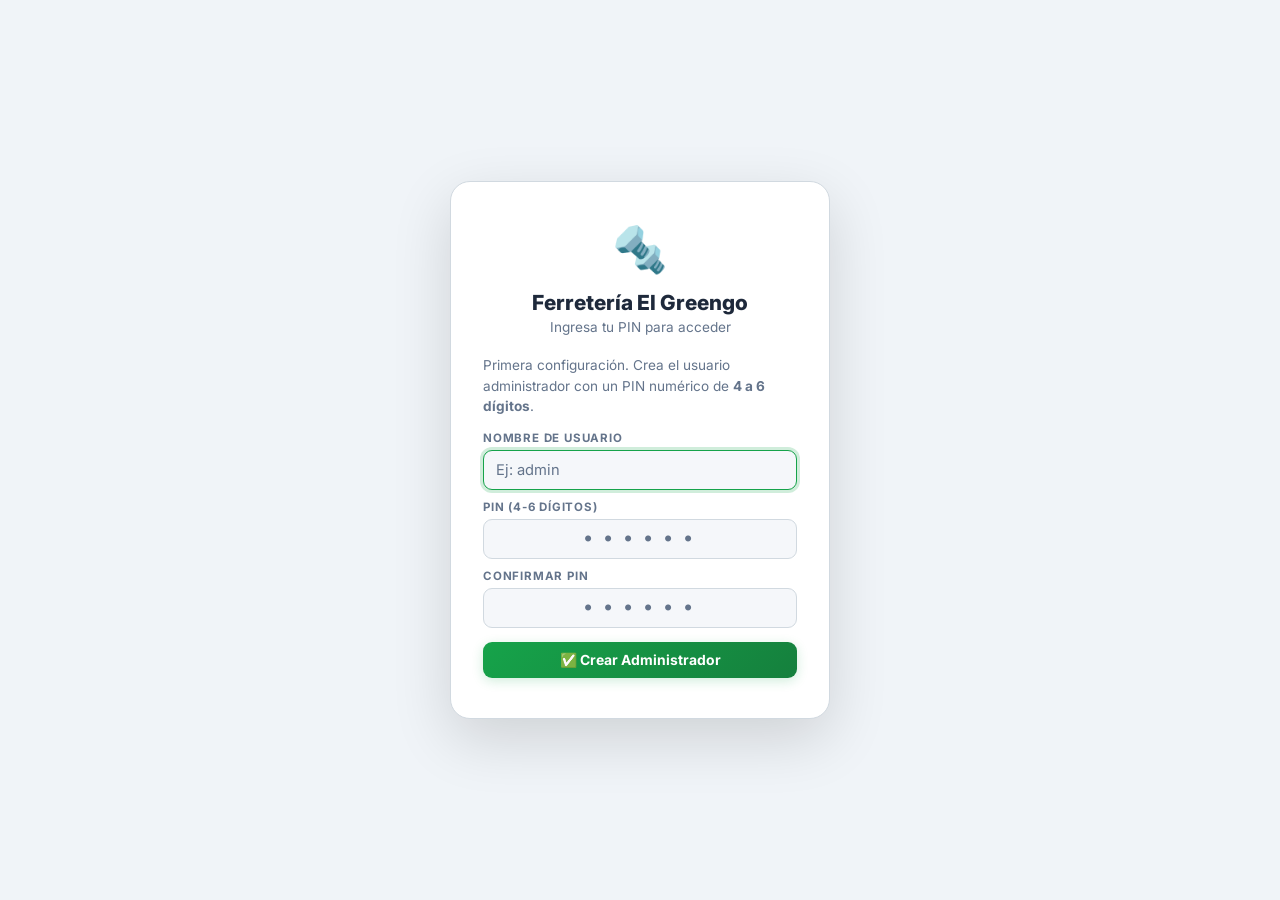
==== Ferreteria/index.html @ bce77dff "🔐 Sistema de login con PIN + roles + fix seed persistente - Fix #1: Seed con flag localStorage 'ferr" ====
<!DOCTYPE html>
<html lang="es">
<head>
 <meta charset="UTF-8" />
 <meta name="viewport" content="width=device-width, initial-scale=1.0" />
 <title>Ferretería El Greengo – Sistema de Gestión</title>
 <meta name="description" content="Sistema de pedidos, ventas y control de caja para Ferretería El Greengo." />
 <link rel="preconnect" href="https://fonts.googleapis.com" />
 <link href="https://fonts.googleapis.com/css2?family=Inter:wght@300;400;500;600;700;800&display=swap" rel="stylesheet" />
 <link rel="stylesheet" href="css/global.css" />
</head>
<body>
<div class="wrapper">

 <!-- Header -->
 <header>
 <button class="hamburger" onclick="toggleSidebar()" aria-label="Abrir caja">☰</button>
 <div class="logo-icon">🔩</div>
 <div>
 <h1>Ferretería <span>El Greengo</span></h1>
 <p>Ventas · Catálogo · Pedidos</p>
 </div>
 </header>

 <!-- Tabs -->
 <div class="tabs">
 <button class="tab-btn active blue" id="tab-ventas" onclick="showTab('ventas')">🛒 Ventas</button>
 <button class="tab-btn orange" id="tab-catalogo" onclick="showTab('catalogo')">📦 Catálogo</button>
 <button class="tab-btn" id="tab-pedidos" onclick="showTab('pedidos')">📋 Pedidos</button>
 </div>

 <!-- ══════════════ TAB PEDIDOS ══════════════ -->
 <div id="panel-pedidos" class="tab-panel">
 <div class="card" style="margin-bottom:20px">
 <p class="section-title">➕ Agregar Producto al Pedido</p>
 <div class="form-grid-3">
 <div class="field"><label for="p-nombre">Nombre del Producto</label><input id="p-nombre" type="text" placeholder="Ej: Tornillo cabeza plana 1/4" autocomplete="off"/></div>
 <div class="field"><label for="p-cantidad">Cantidad</label><input id="p-cantidad" type="number" min="1" step="1" placeholder="50"/></div>
 <div class="field"><label for="p-formato">Formato</label>
 <select id="p-formato">
 <option value="">-- Seleccionar --</option>
 <option>Unidad</option><option>Bolsa</option><option>Caja</option>
 <option>Tira</option><option>Rollo</option><option>Metros</option><option>Litros</option><option>Kg</option>
 </select>
 </div>
 <button class="btn btn-green" onclick="pedidoAgregar()">+ Agregar</button>
 </div>
 </div>
 <div class="card">
 <p class="section-title">📋 Pedidos del Día</p>
 <div class="stats">
 <div class="stat-chip"><span class="stat-num green" id="p-stat-prod">0</span><span class="stat-label">productos</span></div>
 <div class="stat-chip"><span class="stat-num green" id="p-stat-items">0</span><span class="stat-label">unidades totales</span></div>
 </div>
 <div class="search-wrap"><span class="search-icon">🔍</span><input id="p-buscar" type="text" placeholder="Buscar por nombre o formato…" oninput="pedidoRender()"/></div>
 <div class="table-wrap">
 <table>
 <thead><tr>
 <th onclick="pedidoSort('id')">#<span class="arrow">↕</span></th>
 <th onclick="pedidoSort('nombre')">Nombre Producto<span class="arrow">↕</span></th>
 <th onclick="pedidoSort('cantidad')">Cantidad<span class="arrow">↕</span></th>
 <th onclick="pedidoSort('formato')">Formato<span class="arrow">↕</span></th>
 <th>Acción</th>
 </tr></thead>
 <tbody id="p-tbody"></tbody>
 </table>
 <div id="p-empty" class="empty" style="display:none"><div class="empty-icon">📦</div><p>No hay productos en el pedido todavía.</p></div>
 </div>
 <div class="actions-row">
 <button class="btn btn-outline" onclick="pedidoLimpiar()">🗑 Limpiar todo</button>
 <button class="btn btn-print" onclick="window.print()">🖨 Imprimir</button>
 <button class="btn btn-mail" onclick="enviarPorMail()">✉️ Enviar por Mail</button>
 </div>
 </div>
 </div>

 <!-- ══════════════ TAB VENTAS ══════════════ -->
 <div id="panel-ventas" class="tab-panel active">
 <div id="v-caja-warning" class="caja-warning" style="display:none">
 ⚠️ La caja no está abierta. Ve a la pestaña <strong>&nbsp;💰 Caja&nbsp;</strong> y realiza la apertura antes de vender.
 </div>
 <div class="stats" style="margin-bottom:16px">
 <div class="stat-chip"><span class="stat-num blue" id="v-stat-ventas">0</span><span class="stat-label">ventas hoy</span></div>
 <div class="stat-chip"><span class="stat-num blue" id="v-stat-ingresos">$0</span><span class="stat-label">ingresos del día</span></div>
 </div>
 <div class="pos-layout">
 <div>
 <div class="card" style="margin-bottom:16px">
 <p class="section-title">🛍 Seleccionar Productos</p>
 <div class="search-row">
 <div class="scan-row">
 <span class="scan-icon"><svg width="20" height="20" viewBox="0 0 24 24" fill="none" stroke="currentColor" stroke-width="2" stroke-linecap="round" stroke-linejoin="round"><rect x="2" y="5" width="2" height="14" rx=".5"/><rect x="6" y="5" width="1" height="14" rx=".5"/><rect x="9" y="5" width="2" height="14" rx=".5"/><rect x="13" y="5" width="3" height="14" rx=".5"/><rect x="18" y="5" width="1" height="14" rx=".5"/><rect x="21" y="5" width="1" height="14" rx=".5"/></svg></span>
 <input id="v-scanner" type="text" placeholder="Escanear código…" autocomplete="off" autofocus/>
 </div>
 <div class="search-wrap" style="margin-bottom:0;flex:1"><span class="search-icon">🔍</span><input id="v-buscar" type="text" placeholder="Buscar producto…" oninput="ventasRenderGrid()"/></div>
 </div>
 <div id="v-prod-grid" class="prod-grid"></div>
 <div id="v-grid-empty" class="empty" style="display:none"><div class="empty-icon">📦</div><p>No hay productos en el catálogo.<br/>Agrega productos en la pestaña <strong>Catálogo</strong>.</p></div>
 <div id="v-pagination" class="pagination" style="display:none">
 <button class="page-btn" id="v-page-prev" onclick="ventasIrPagina('prev')">‹ Anterior</button>
 <div class="page-info" id="v-page-info"></div>
 <button class="page-btn" id="v-page-next" onclick="ventasIrPagina('next')">Siguiente ›</button>
 </div>
 </div>
 <div class="card">
 <p class="section-title">🧾 Historial de Ventas del Día</p>
 <div class="search-wrap" style="margin-bottom:13px"><span class="search-icon">🔍</span><input id="v-hist-buscar" type="text" placeholder="Buscar por boleta interna…" oninput="ventasRenderHistorial()"/></div>
 <div id="v-historial"></div>
 <div id="v-hist-empty" class="empty" style="display:none"><div class="empty-icon">🧾</div><p>Aún no se han registrado ventas hoy.</p></div>
 <div id="v-hist-pagination" class="pagination" style="display:none">
 <button class="page-btn" id="v-hist-prev" onclick="histIrPagina('prev')">‹ Anterior</button>
 <div class="page-info" id="v-hist-info"></div>
 <button class="page-btn" id="v-hist-next" onclick="histIrPagina('next')">Siguiente ›</button>
 </div>
 <div class="actions-row"><button class="btn btn-outline" onclick="ventasLimpiarHistorial()">🗑 Limpiar historial</button></div>
 </div>
 </div>
 <div>
 <div class="cart-box">
 <div class="cart-header"><span>🛒 Carrito</span><button class="btn-del" onclick="carritoLimpiar()">✕ Vaciar</button></div>
 <div class="cart-items" id="v-cart-items"><div class="cart-empty">El carrito está vacío.<br/>Haz clic en un producto para agregar.</div></div>
 <div class="cart-footer">
 <div class="discount-row"><label>Descuento %</label><input id="v-descuento" type="number" min="0" max="100" step="1" placeholder="0" oninput="carritoRender()"/></div>
 <div class="total-row"><span class="total-label">TOTAL A COBRAR</span><span class="total-amount" id="v-total">$0</span></div>
 <button class="btn btn-blue btn-confirm" onclick="confirmarVenta()">✔ Confirmar Venta</button>
 </div>
 </div>
 </div>
 </div>
 </div>

 <!-- ══════════════ TAB CATÁLOGO ══════════════ -->
 <div id="panel-catalogo" class="tab-panel">
 <div class="card" style="margin-bottom:20px">
 <p class="section-title">➕ Agregar Producto al Catálogo</p>
 <div class="form-grid-5">
 <div class="field"><label for="c-nombre">Nombre del Producto</label><input id="c-nombre" type="text" placeholder="Ej: Tornillo 1/4 cabeza plana" autocomplete="off"/></div>
 <div class="field"><label for="c-codigo">Código de Barras</label><input id="c-codigo" type="text" placeholder="Ej: 7801234567890 (opcional)" autocomplete="off"/></div>
 <div class="field"><label for="c-precio">Precio ($)</label><input id="c-precio" type="number" min="0" step="1" placeholder="990"/></div>
 <div class="field"><label for="c-stock">Stock</label><input id="c-stock" type="number" min="0" step="1" placeholder="100"/></div>
 <div class="field"><label for="c-formato">Formato</label>
 <select id="c-formato">
 <option value="">-- Seleccionar --</option>
 <option>Unidad</option><option>Bolsa</option><option>Caja</option>
 <option>Tira</option><option>Rollo</option><option>Metros</option><option>Litros</option><option>Kg</option>
 </select>
 </div>
 <button class="btn btn-orange" onclick="catalogoAgregar()">+ Agregar</button>
 </div>
 </div>
 <div class="card">
 <p class="section-title">📦 Productos en Catálogo</p>
 <div class="stats">
 <div class="stat-chip"><span class="stat-num orange" id="c-stat-prod">0</span><span class="stat-label">productos</span></div>
 <div class="stat-chip"><span class="stat-num orange" id="c-stat-stock">0</span><span class="stat-label">unidades en stock</span></div>
 </div>
 <div class="search-wrap"><span class="search-icon">🔍</span><input id="c-buscar" type="text" placeholder="Buscar producto…" oninput="catalogoRender()"/></div>
 <div class="table-wrap">
 <table>
 <thead><tr>
 <th onclick="catSort('id')">#<span class="arrow">↕</span></th>
 <th onclick="catSort('codigo')">Código<span class="arrow">↕</span></th>
 <th onclick="catSort('nombre')">Nombre<span class="arrow">↕</span></th>
 <th onclick="catSort('precio')">Precio<span class="arrow">↕</span></th>
 <th onclick="catSort('stock')">Stock<span class="arrow">↕</span></th>
 <th onclick="catSort('formato')">Formato<span class="arrow">↕</span></th>
 <th>Acción</th>
 </tr></thead>
 <tbody id="c-tbody"></tbody>
 </table>
 <div id="c-empty" class="empty" style="display:none"><div class="empty-icon">📦</div><p>No hay productos en el catálogo todavía.</p></div>
 </div>
 <div id="c-pagination" class="pagination" style="display:none">
 <button class="page-btn" id="c-page-prev" onclick="catIrPagina('prev')">‹ Anterior</button>
 <div class="page-info" id="c-page-info"></div>
 <button class="page-btn" id="c-page-next" onclick="catIrPagina('next')">Siguiente ›</button>
 </div>
 <div class="actions-row"><button class="btn btn-outline" onclick="catalogoLimpiar()">🗑 Limpiar catálogo</button></div>
 </div>
 </div>

 <!-- ══════════════ SIDEBAR OVERLAY ══════════════ -->
 <div id="sidebar-overlay" class="sidebar-overlay" onclick="toggleSidebar()"></div>

 <!-- ══════════════ SIDEBAR CAJA ══════════════ -->
 <div id="sidebar-caja" class="sidebar">
 <div class="sidebar-header">
 <span class="sidebar-title">☰ Menú</span>
 <button class="btn-sidebar-close" onclick="toggleSidebar()">✕</button>
 </div>
 <div class="sidebar-nav">
 <button class="side-nav-btn active" id="side-nav-caja" onclick="sidebarSeccion('caja')">💰 Caja</button>
 <button class="side-nav-btn" id="side-nav-libreta" onclick="sidebarSeccion('libreta')">📒 Libreta Deuda</button>
 </div>
 <div class="sidebar-body">

 <!-- ════ SECCIÓN CAJA ════ -->
 <div id="sidebar-seccion-caja">

 <!-- Status banner -->
 <div id="caja-status-bar" class="caja-status closed">
 <div id="caja-dot" class="caja-dot off"></div>
 <div class="caja-status-text">
 <h3 id="caja-status-title">Caja Cerrada</h3>
 <p id="caja-status-sub">No hay apertura registrada para hoy.</p>
 </div>
 <div class="caja-status-actions" id="caja-status-actions"></div>
 </div>

 <!-- Panel APERTURA (visible cuando caja cerrada) -->
 <div id="caja-panel-apertura">
 <div class="card">
 <p class="section-title">🔓 Apertura de Caja</p>
 <div class="sidebar-form">
 <div class="field">
 <label for="caja-monto-ini">Monto Inicial en Efectivo ($)</label>
 <input id="caja-monto-ini" type="number" min="0" step="100" placeholder="Ej: 50000"/>
 </div>
 <div class="field">
 <label for="caja-responsable">Responsable</label>
 <input id="caja-responsable" type="text" placeholder="Nombre del cajero" autocomplete="off"/>
 </div>
 <button class="btn btn-purple" onclick="cajaAbrir()" style="width:100%;">🔓 Abrir Caja</button>
 </div>
 </div>
 </div>

 <!-- Panel OPERACIÓN (visible cuando caja abierta) -->
 <div id="caja-panel-operacion" style="display:none">

 <!-- Summary cards -->
 <div class="caja-summary">
 <div class="caja-card">
 <div class="caja-card-label">💵 Inicial</div>
 <div class="caja-card-value green" id="cj-inicial">$0</div>
 <div class="caja-card-sub" id="cj-responsable">–</div>
 </div>
 <div class="caja-card">
 <div class="caja-card-label">📈 Ventas</div>
 <div class="caja-card-value blue" id="cj-ventas">$0</div>
 <div class="caja-card-sub" id="cj-nventas">0 transacciones</div>
 </div>
 <div class="caja-card">
 <div class="caja-card-label">📤 Egresos</div>
 <div class="caja-card-value red" id="cj-egresos">$0</div>
 <div class="caja-card-sub" id="cj-negresos">0 movimientos</div>
 </div>
 <div class="caja-card">
 <div class="caja-card-label">💰 Saldo</div>
 <div class="caja-card-value green big" id="cj-saldo">$0</div>
 <div class="caja-card-sub">Tiempo real</div>
 </div>
 </div>

 <!-- Registrar movimiento -->
 <div class="card" style="margin-bottom:16px">
 <p class="section-title">➕ Registrar Movimiento</p>
 <div class="sidebar-form">
 <div class="field">
 <label for="caja-desc">Descripción</label>
 <input id="caja-desc" type="text" placeholder="Ej: Retiro para banco" autocomplete="off"/>
 </div>
 <div class="field">
 <label for="caja-tipo">Tipo</label>
 <select id="caja-tipo">
 <option value="retiro">📤 Retiro Administrador</option>
 <option value="gasto">🧾 Gasto / Egreso</option>
 <option value="ingreso">📥 Ingreso Extra</option>
 </select>
 </div>
 <div class="field">
 <label for="caja-monto">Monto ($)</label>
 <input id="caja-monto" type="number" min="1" step="100" placeholder="10000"/>
 </div>
 <button class="btn btn-purple" onclick="cajaRegistrarMovimiento()" style="width:100%;">+ Registrar</button>
 </div>
 </div>

 <!-- Movimientos del día -->
 <div class="card" style="margin-bottom:16px">
 <p class="section-title">📋 Movimientos del Día</p>
 <div id="caja-movimientos-list"></div>
 <div id="caja-mov-empty" class="empty" style="display:none">
 <div class="empty-icon">📋</div>
 <p>No hay movimientos registrados aún.</p>
 </div>
 </div>

 <!-- Cierre -->
 <div class="cierre-panel">
 <h3>🔒 Cierre de Caja</h3>
 <p style="font-size:.8rem">Genera un resumen descargable y cierra la caja hasta la próxima apertura.</p>
 <button class="btn btn-red" onclick="cajaCerrar()" style="width:100%;">🔒 Cerrar Caja</button>
 </div>

 </div><!-- /panel-operacion -->
 </div><!-- /seccion-caja -->

 <!-- ════ SECCIÓN LIBRETA DEUDA ════ -->
 <div id="sidebar-seccion-libreta" class="side-seccion" style="display:none">
  <div class="card">
   <p class="section-title">📒 Clientes con Deuda</p>
   <div id="libreta-lista"></div>
   <div id="libreta-empty" class="empty" style="display:none"><div class="empty-icon">📒</div><p>No hay clientes con deuda registrada. Las ventas con medio "Libreta Deuda" aparecerán aquí.</p></div>
  </div>
 </div>

 </div><!-- /sidebar-body -->
 </div>

</div><!-- /wrapper -->

<!-- Mail Modal -->
<div id="mail-modal">
 <div class="modal-box">
 <div class="modal-icon">📎</div>
 <h2>Gmail abierto en nueva pestaña</h2>
 <p>El pedido fue descargado como <strong>Pedido_ElGreengo.txt</strong>. Para adjuntarlo:</p>
 <div class="highlight">
 <span>① Ve a la pestaña de Gmail que se abrió</span>
 <span>② Haz clic en el ícono 📎 (adjuntar archivo)</span>
 <span>③ Selecciona <strong>Pedido_ElGreengo.txt</strong> desde Descargas</span>
 <span>④ Envía el correo ✉️</span>
 </div>
 <button class="modal-close" onclick="cerrarModalMail()">Entendido ✓</button>
 </div>
</div>

<!-- Edit Product Modal -->
<div id="edit-modal">
 <div class="modal-box" style="max-width:460px;">
 <div class="modal-icon">✏️</div>
 <h2>Editar Producto</h2>
 <p style="margin-bottom:18px">Modifica los campos del producto seleccionado.</p>
 <div class="edit-form">
 <div class="field"><label for="e-nombre">Nombre del Producto</label><input id="e-nombre" type="text" autocomplete="off"/></div>
 <div class="field"><label for="e-codigo">Código de Barras</label><input id="e-codigo" type="text" placeholder="Opcional" autocomplete="off"/></div>
 <div style="display:grid;grid-template-columns:1fr 1fr;gap:12px">
 <div class="field"><label for="e-precio">Precio ($)</label><input id="e-precio" type="number" min="0" step="1"/></div>
 <div class="field"><label for="e-stock">Stock</label><input id="e-stock" type="number" min="0" step="1"/></div>
 </div>
 <div class="field"><label for="e-formato">Formato</label>
 <select id="e-formato">
 <option value="">-- Seleccionar --</option>
 <option>Unidad</option><option>Bolsa</option><option>Caja</option>
 <option>Tira</option><option>Rollo</option><option>Metros</option><option>Litros</option><option>Kg</option>
 </select>
 </div>
 <div style="display:flex;gap:10px;margin-top:4px">
 <button class="btn btn-outline" onclick="catalogoCerrarEdicion()" style="flex:1">Cancelar</button>
 <button class="btn btn-orange" onclick="catalogoGuardarEdicion()" style="flex:1">💾 Guardar Cambios</button>
 </div>
 </div>
 </div>
</div>

<!-- Pago Modal -->
<div id="pago-modal">
 <div class="modal-box" style="max-width:440px">
 <div class="modal-icon">💳</div>
 <h2>Medio de Pago</h2>
 <p style="margin-bottom:14px">Selecciona cómo pagará el cliente.</p>
 <div class="pago-total-row"><span class="total-label">TOTAL A COBRAR</span><span class="total-amount" id="pago-total">$0</span></div>
 <div class="pago-grid">
  <button class="pago-option" onclick="seleccionarPago('efectivo')" id="pago-efectivo">💵<span>Efectivo</span></button>
  <button class="pago-option" onclick="seleccionarPago('debito')" id="pago-debito">💳<span>Tarjeta Débito</span></button>
  <button class="pago-option" onclick="seleccionarPago('credito')" id="pago-credito">💳<span>Tarjeta Crédito</span></button>
  <button class="pago-option" onclick="seleccionarPago('transferencia')" id="pago-transferencia">🏦<span>Transferencia</span></button>
  <button class="pago-option" onclick="seleccionarPago('libreta')" id="pago-libreta">📒<span>Libreta Deuda</span></button>
 </div>
 <div id="pago-extra-efectivo" class="pago-extra" style="display:none">
  <div class="field"><label for="pago-recibido">Monto Recibido ($)</label><input id="pago-recibido" type="number" min="0" step="100" placeholder="0" oninput="calcularVuelto()"/></div>
  <div class="pago-vuelto" id="pago-vuelto"></div>
 </div>
 <div id="pago-extra-tarjeta" class="pago-extra" style="display:none">
  <div class="field"><label for="pago-operacion">N° de Operación</label><input id="pago-operacion" type="text" placeholder="Ej: 123456789" autocomplete="off"/></div>
 </div>
 <div id="pago-extra-libreta" class="pago-extra" style="display:none">
  <div class="field"><label for="pago-rut">RUT Cliente</label><input id="pago-rut" type="text" placeholder="Ej: 12.345.678-5" autocomplete="off"/></div>
 </div>
 <div style="display:flex;gap:10px;margin-top:18px">
  <button class="btn btn-outline" onclick="cancelarPago()" style="flex:1">Cancelar</button>
  <button class="btn btn-blue" onclick="confirmarVentaPago()" style="flex:1">✔ Confirmar Venta</button>
 </div>
 </div>
</div>

<!-- Login Modal -->
<div id="login-modal" class="login-overlay">
 <div class="login-box">
  <div class="login-icon">🔩</div>
  <h2>Ferretería El Greengo</h2>
  <p class="login-sub" id="login-sub">Ingresa tu PIN para acceder</p>
  <div id="login-step-choose" class="login-step">
   <div class="field" style="margin-bottom:12px">
    <label for="login-usuario">Usuario</label>
    <select id="login-usuario"></select>
   </div>
   <div style="margin-bottom:14px">
    <input id="login-pin" type="password" maxlength="6" inputmode="numeric" pattern="[0-9]*" class="login-pin-input" placeholder="• • • • • •" autocomplete="off"/>
   </div>
   <div id="login-error" class="login-error" style="display:none"></div>
   <button class="btn btn-green" onclick="loginIngresar()" style="width:100%">🔓 Ingresar</button>
   <button class="btn btn-outline" onclick="loginSetup()" style="width:100%;margin-top:8px;display:none" id="login-btn-setup">⚙️ Configurar Admin</button>
  </div>
  <div id="login-step-setup" class="login-step" style="display:none">
   <p style="font-size:.85rem;color:var(--muted);margin-bottom:14px;line-height:1.5">Primera configuración. Crea el usuario administrador con un PIN numérico de <strong>4 a 6 dígitos</strong>.</p>
   <div class="field" style="margin-bottom:10px">
    <label for="setup-usuario">Nombre de usuario</label>
    <input id="setup-usuario" type="text" placeholder="Ej: admin" autocomplete="off"/>
   </div>
   <div class="field" style="margin-bottom:10px">
    <label for="setup-pin">PIN (4-6 dígitos)</label>
    <input id="setup-pin" type="password" maxlength="6" inputmode="numeric" pattern="[0-9]*" class="login-pin-input" placeholder="• • • • • •" autocomplete="off"/>
   </div>
   <div class="field" style="margin-bottom:14px">
    <label for="setup-pin2">Confirmar PIN</label>
    <input id="setup-pin2" type="password" maxlength="6" inputmode="numeric" pattern="[0-9]*" class="login-pin-input" placeholder="• • • • • •" autocomplete="off"/>
   </div>
   <div id="setup-error" class="login-error" style="display:none"></div>
   <button class="btn btn-green" onclick="loginCrearAdmin()" style="width:100%">✅ Crear Administrador</button>
  </div>
 </div>
</div>

<div id="toast"></div>

<script src="script/app.js"></script>
</body>
</html>
---- Ferreteria/css/global.css ----
/* ══════════════════════════════════════════════
   Ferretería El Greengo – Sistema de Gestión
   global.css – Estilos globales
   ══════════════════════════════════════════════ */

*, *::before, *::after { box-sizing: border-box; margin: 0; padding: 0; }

:root {
 --bg: #f0f4f8;
 --surface: #ffffff;
 --surface2: #f5f7fa;
 --border: #d1d9e0;
 --accent: #16a34a;
 --accent2: #15803d;
 --accent-glow: rgba(22,163,74,.2);
 --blue: #2563eb;
 --blue2: #1d4ed8;
 --orange: #ea580c;
 --purple: #7c3aed;
 --red: #dc2626;
 --green: #16a34a;
 --text: #1e293b;
 --muted: #64748b;
 --radius: 14px;
 --shadow: 0 4px 20px rgba(0,0,0,.10);
}

body { font-family:'Inter',sans-serif; background:var(--bg); color:var(--text); min-height:100vh; }

body::before {
 content:''; position:fixed; top:-200px; left:50%; transform:translateX(-50%);
 width:700px; height:400px;
 background:radial-gradient(ellipse,rgba(22,163,74,.08) 0%,transparent 70%);
 pointer-events:none; z-index:0;
}

.wrapper { position:relative; z-index:1; max-width:1100px; margin:0 auto; padding:32px 20px 80px; }

/* ─── Hamburger ─── */
.hamburger { background:none; border:none; font-size:1.5rem; cursor:pointer; padding:6px 8px; border-radius:10px; color:var(--text); transition:background .15s; flex-shrink:0; line-height:1; }
.hamburger:hover { background:var(--surface2); }

/* ─── Sidebar ─── */
.sidebar-overlay { position:fixed; inset:0; background:rgba(0,0,0,.3); z-index:998; opacity:0; pointer-events:none; transition:opacity .25s; }
.sidebar-overlay.open { opacity:1; pointer-events:auto; }

.sidebar { position:fixed; top:0; left:0; width:370px; max-width:92vw; height:100vh; background:var(--surface); border-right:1px solid var(--border); z-index:999; box-shadow:4px 0 30px rgba(0,0,0,.12); overflow-y:auto; transform:translateX(-100%); transition:transform .3s cubic-bezier(.22,.61,.36,1); display:flex; flex-direction:column; }
.sidebar.open { transform:translateX(0); }
.sidebar-header { display:flex; align-items:center; justify-content:space-between; padding:18px 20px; border-bottom:1px solid var(--border); flex-shrink:0; }
.sidebar-title { font-size:1.05rem; font-weight:800; }
.btn-sidebar-close { background:transparent; border:1px solid var(--border); border-radius:8px; color:var(--muted); font-size:.88rem; width:32px; height:32px; cursor:pointer; display:grid; place-items:center; transition:background .15s,color .15s,border-color .15s; }
.btn-sidebar-close:hover { background:rgba(220,38,38,.1); color:var(--red); border-color:var(--red); }
.sidebar-body { padding:20px; flex:1; overflow-y:auto; }
.sidebar-nav { display:flex; gap:4px; padding:12px 16px 0; background:var(--surface); border-bottom:1px solid var(--border); flex-shrink:0; }
.side-nav-btn { flex:1; padding:8px 10px; border:none; border-radius:8px 8px 0 0; font-family:'Inter',sans-serif; font-size:.78rem; font-weight:700; cursor:pointer; color:var(--muted); background:transparent; transition:background .15s,color .15s; }
.side-nav-btn:hover { background:var(--surface2); color:var(--text); }
.side-nav-btn.active { background:var(--surface2); color:var(--text); border-bottom:2px solid var(--accent); }
.side-seccion { display:block; }
.sidebar-form { display:flex; flex-direction:column; gap:12px; }
@media(max-width:600px){ .sidebar{ width:100vw; max-width:100vw; } }

/* ─── Header ─── */
header { display:flex; align-items:center; gap:12px; margin-bottom:28px; }
.logo-icon { width:54px; height:54px; background:linear-gradient(135deg,var(--accent),var(--accent2)); border-radius:14px; display:grid; place-items:center; font-size:28px; box-shadow:0 4px 20px var(--accent-glow); flex-shrink:0; }
header h1 { font-size:clamp(1.3rem,4vw,1.9rem); font-weight:800; letter-spacing:-.5px; }
header h1 span { color:var(--accent); }
header p { color:var(--muted); font-size:.88rem; margin-top:3px; }

/* ─── Tabs ─── */
.tabs { display:flex; gap:5px; background:var(--surface); border:1px solid var(--border); border-radius:12px; padding:5px; margin-bottom:26px; box-shadow:var(--shadow); flex-wrap:wrap; }
.tab-btn { flex:1; padding:9px 12px; border:none; border-radius:8px; font-family:'Inter',sans-serif; font-size:.84rem; font-weight:600; cursor:pointer; color:var(--muted); background:transparent; transition:background .2s,color .2s,box-shadow .2s; white-space:nowrap; min-width:90px; }
.tab-btn:hover { background:var(--surface2); color:var(--text); }
.tab-btn.active { background:linear-gradient(135deg,var(--accent),var(--accent2)); color:#fff; box-shadow:0 2px 10px var(--accent-glow); }
.tab-btn.active.blue { background:linear-gradient(135deg,var(--blue),var(--blue2)); color:#fff; box-shadow:0 2px 10px rgba(37,99,235,.25); }
.tab-btn.active.orange { background:linear-gradient(135deg,var(--orange),#c2410c); color:#fff; box-shadow:0 2px 10px rgba(234,88,12,.25); }
.tab-btn.active.purple { background:linear-gradient(135deg,var(--purple),#6d28d9); color:#fff; box-shadow:0 2px 10px rgba(124,58,237,.25); }

.tab-panel { display:none; }
.tab-panel.active { display:block; }

/* ─── Card ─── */
.card { background:var(--surface); border:1px solid var(--border); border-radius:var(--radius); padding:24px; box-shadow:var(--shadow); }
.section-title { font-size:.73rem; font-weight:700; color:var(--muted); text-transform:uppercase; letter-spacing:1.2px; margin-bottom:16px; }

/* ─── Forms ─── */
.form-grid-5 { display:grid; grid-template-columns:2fr 1fr 1fr 1fr 1fr auto; gap:10px; align-items:end; }
.form-grid-4 { display:grid; grid-template-columns:2fr 1fr 1fr 1fr auto; gap:10px; align-items:end; }
.form-grid-3 { display:grid; grid-template-columns:2fr 1fr 1fr auto; gap:10px; align-items:end; }
.form-grid-2 { display:grid; grid-template-columns:1fr 1fr auto; gap:10px; align-items:end; }
@media(max-width:680px){ .form-grid-5,.form-grid-4,.form-grid-3,.form-grid-2{ grid-template-columns:1fr 1fr; } .form-grid-5 button,.form-grid-4 button,.form-grid-3 button,.form-grid-2 button{ grid-column:1/-1; } }

.field { display:flex; flex-direction:column; gap:5px; }
.field label { font-size:.72rem; font-weight:700; color:var(--muted); text-transform:uppercase; letter-spacing:.8px; }
.field input,.field select { background:var(--surface2); border:1.5px solid var(--border); border-radius:9px; color:var(--text); font-family:'Inter',sans-serif; font-size:.92rem; padding:10px 12px; outline:none; transition:border-color .2s,box-shadow .2s; width:100%; }
.field input::placeholder { color:var(--muted); }
.field input:focus,.field select:focus { border-color:var(--accent); box-shadow:0 0 0 3px var(--accent-glow); }
.field select option { background:var(--surface); color:var(--text); }

/* ─── Buttons ─── */
.btn { border:none; border-radius:9px; font-family:'Inter',sans-serif; font-size:.87rem; font-weight:700; padding:10px 18px; cursor:pointer; transition:transform .15s,box-shadow .15s,opacity .2s; white-space:nowrap; }
.btn:hover { transform:translateY(-1px); }
.btn:active { transform:translateY(0); }
.btn-green { background:linear-gradient(135deg,var(--accent),var(--accent2)); color:#fff; box-shadow:0 3px 12px var(--accent-glow); }
.btn-green:hover { box-shadow:0 6px 18px var(--accent-glow); }
.btn-blue { background:linear-gradient(135deg,var(--blue),var(--blue2)); color:#fff; box-shadow:0 3px 12px rgba(37,99,235,.25); }
.btn-blue:hover { box-shadow:0 6px 18px rgba(37,99,235,.3); }
.btn-orange { background:linear-gradient(135deg,var(--orange),#c2410c); color:#fff; box-shadow:0 3px 12px rgba(234,88,12,.25); }
.btn-orange:hover { box-shadow:0 6px 18px rgba(234,88,12,.3); }
.btn-purple { background:linear-gradient(135deg,var(--purple),#6d28d9); color:#fff; box-shadow:0 3px 12px rgba(124,58,237,.25); }
.btn-purple:hover { box-shadow:0 6px 18px rgba(124,58,237,.3); }
.btn-red { background:linear-gradient(135deg,var(--red),#b91c1c); color:#fff; box-shadow:0 3px 12px rgba(220,38,38,.25); }
.btn-outline{ background:transparent; border:1.5px solid var(--border); color:var(--muted); }
.btn-outline:hover { border-color:var(--red); color:var(--red); }
.btn-print { background:linear-gradient(135deg,#1e40af,#1d4ed8); border:1.5px solid #3b82f6; color:#fff; }
.btn-mail { background:linear-gradient(135deg,var(--accent),var(--accent2)); border:1.5px solid #16a34a; color:#fff; box-shadow:0 2px 10px var(--accent-glow); }

/* ─── Stats ─── */
.stats { display:flex; gap:11px; flex-wrap:wrap; margin:18px 0 14px; }
.stat-chip { background:var(--surface2); border:1px solid var(--border); border-radius:8px; padding:8px 14px; display:flex; align-items:center; gap:8px; font-size:.79rem; }
.stat-num { font-weight:800; font-size:.98rem; }
.stat-num.green { color:var(--accent); }
.stat-num.blue { color:var(--blue); }
.stat-num.orange { color:var(--orange); }
.stat-num.purple { color:var(--purple); }
.stat-num.red { color:var(--red); }
.stat-label { color:var(--muted); }

/* ─── Search ─── */
.search-wrap { position:relative; margin-bottom:13px; }
.search-wrap input { width:100%; background:var(--surface2); border:1.5px solid var(--border); border-radius:9px; color:var(--text); font-family:'Inter',sans-serif; font-size:.9rem; padding:9px 12px 9px 38px; outline:none; transition:border-color .2s,box-shadow .2s; }
.search-wrap input::placeholder { color:var(--muted); }
.search-wrap input:focus { border-color:var(--accent); box-shadow:0 0 0 3px var(--accent-glow); }
.search-icon { position:absolute; left:12px; top:50%; transform:translateY(-50%); color:var(--muted); pointer-events:none; }

/* ─── Table ─── */
.table-wrap { overflow-x:auto; border-radius:11px; border:1px solid var(--border); }
table { width:100%; border-collapse:collapse; font-size:.87rem; }
thead { background:var(--surface2); }
thead th { padding:12px 14px; text-align:left; font-size:.71rem; font-weight:700; text-transform:uppercase; letter-spacing:1px; color:var(--muted); white-space:nowrap; cursor:pointer; user-select:none; transition:color .2s; }
thead th:hover { color:var(--accent); }
thead th .arrow { margin-left:3px; opacity:.4; }
thead th.sorted { color:var(--accent); }
thead th.sorted .arrow { opacity:1; }
tbody tr { border-top:1px solid var(--border); transition:background .15s; }
tbody tr:hover { background:rgba(22,163,74,.04); }
tbody td { padding:11px 14px; vertical-align:middle; }

/* ─── Badges ─── */
.badge { display:inline-block; padding:3px 10px; border-radius:20px; font-size:.72rem; font-weight:600; letter-spacing:.4px; }
.b-unidad { background:rgba(101,163,13,.15); color:#65a30d; }
.b-bolsa { background:rgba(59,130,246,.15); color:#3b82f6; }
.b-caja { background:rgba(124,58,237,.15); color:#7c3aed; }
.b-tira { background:rgba(161,98,7,.15); color:#a16207; }
.b-rollo { background:rgba(162,21,175,.15); color:#a21caf; }
.b-metros { background:rgba(15,118,110,.15); color:#0f766e; }
.b-litros { background:rgba(185,28,28,.15); color:#b91c1c; }
.b-kg { background:rgba(194,65,12,.15); color:#c2410c; }
.b-other { background:rgba(71,85,105,.15); color:#475569; }
/* movimiento badges */
.b-venta { background:rgba(22,163,74,.15); color:#15803d; }
.b-ingreso { background:rgba(37,99,235,.15); color:#1d4ed8; }
.b-retiro { background:rgba(220,38,38,.15); color:#b91c1c; }
.b-gasto { background:rgba(234,88,12,.15); color:#c2410c; }

/* ─── Row btn ─── */
.btn-del { background:transparent; border:1px solid var(--border); color:var(--muted); border-radius:6px; padding:4px 9px; cursor:pointer; font-size:.77rem; transition:background .15s,color .15s,border-color .15s; }
.btn-del:hover { background:rgba(220,38,38,.1); color:var(--red); border-color:var(--red); }

/* ─── Empty ─── */
.empty { text-align:center; padding:44px 20px; color:var(--muted); }
.empty-icon { font-size:2.6rem; margin-bottom:10px; opacity:.33; }
.empty p { font-size:.88rem; line-height:1.6; }

/* ─── Actions row ─── */
.actions-row { display:flex; gap:8px; justify-content:flex-end; margin-top:16px; flex-wrap:wrap; }

/* ─── POS ─── */
.pos-layout { display:grid; grid-template-columns:1fr 355px; gap:18px; align-items:start; }
@media(max-width:800px){ .pos-layout{ grid-template-columns:1fr; } }
.prod-grid { display:grid; grid-template-columns:repeat(auto-fill,minmax(155px,1fr)); gap:11px; }
.prod-card { background:var(--surface); border:2px solid var(--border); border-radius:12px; padding:15px 13px; cursor:pointer; transition:border-color .2s,box-shadow .2s,transform .15s; user-select:none; }
.prod-card:hover:not(.disabled) { border-color:var(--accent); box-shadow:0 4px 16px var(--accent-glow); transform:translateY(-2px); }
.prod-card:active:not(.disabled){ transform:translateY(0); }
.prod-card.disabled { opacity:.42; cursor:not-allowed; }
.prod-card-name { font-weight:700; font-size:.86rem; color:var(--text); margin-bottom:7px; line-height:1.3; }
.prod-card-price { font-size:1.03rem; font-weight:800; color:var(--accent); margin-bottom:4px; }
.prod-card-stock { font-size:.73rem; color:var(--muted); }
.prod-card-badge { margin-top:7px; }

/* ─── Cart ─── */
.cart-box { background:var(--surface); border:1px solid var(--border); border-radius:var(--radius); box-shadow:var(--shadow); position:sticky; top:18px; }
.cart-header { padding:16px 18px 12px; border-bottom:1px solid var(--border); font-weight:700; font-size:.93rem; display:flex; justify-content:space-between; align-items:center; }
.cart-items { padding:13px 18px; max-height:300px; overflow-y:auto; }
.cart-item { display:flex; align-items:center; gap:9px; padding:9px 0; border-bottom:1px solid var(--surface2); }
.cart-item:last-child { border-bottom:none; }
.cart-item-name { flex:1; font-size:.84rem; font-weight:600; color:var(--text); line-height:1.3; }
.cart-item-sub { font-size:.76rem; color:var(--muted); }
.cart-qty { display:flex; align-items:center; gap:5px; }
.qty-btn { width:25px; height:25px; border:1.5px solid var(--border); border-radius:6px; background:var(--surface2); cursor:pointer; font-size:.88rem; font-weight:700; display:grid; place-items:center; color:var(--text); transition:background .15s; }
.qty-btn:hover { background:var(--border); }
.qty-num { font-weight:700; font-size:.86rem; min-width:20px; text-align:center; }
.cart-empty { text-align:center; padding:28px 10px; color:var(--muted); font-size:.86rem; }
.cart-footer { padding:14px 18px; border-top:1px solid var(--border); }
.discount-row { display:flex; align-items:center; gap:9px; margin-bottom:12px; }
.discount-row label { font-size:.76rem; font-weight:700; color:var(--muted); text-transform:uppercase; letter-spacing:.7px; white-space:nowrap; }
.discount-row input { flex:1; background:var(--surface2); border:1.5px solid var(--border); border-radius:8px; color:var(--text); font-family:'Inter',sans-serif; font-size:.87rem; padding:7px 10px; outline:none; transition:border-color .2s; }
.discount-row input:focus { border-color:var(--accent); }
.total-row { display:flex; justify-content:space-between; align-items:baseline; margin-bottom:13px; }
.total-label { font-size:.8rem; color:var(--muted); font-weight:600; }
.total-amount { font-size:1.55rem; font-weight:800; color:var(--accent); }
.btn-confirm { width:100%; padding:12px; font-size:.93rem; border-radius:10px; }

/* ─── Sale history ─── */
.sale-entry { background:var(--surface2); border:1px solid var(--border); border-radius:10px; padding:12px 15px; margin-bottom:9px; }
.sale-head { display:flex; justify-content:space-between; align-items:flex-start; margin-bottom:6px; }
.sale-boleta-wrap { display:flex; flex-direction:column; gap:1px; }
.sale-boleta-label { font-size:.6rem; font-weight:700; color:var(--muted); text-transform:uppercase; letter-spacing:.6px; }
.sale-boleta { font-size:.82rem; font-weight:800; color:var(--text); letter-spacing:1px; }
.sale-time { font-size:.72rem; font-weight:600; color:var(--muted); }
.sale-items { font-size:.81rem; color:var(--text); line-height:1.6; }
.sale-footer { display:flex; justify-content:space-between; align-items:center; margin-top:6px; }
.sale-pago { font-size:.72rem; font-weight:700; color:var(--muted); }
.sale-total { font-weight:800; font-size:.93rem; color:var(--accent); text-align:right; margin-top:0; }

/* ══════════════════════════════════════════════
   CAJA MODULE
   ══════════════════════════════════════════════ */

/* Status banner */
.caja-status {
 display:flex; align-items:center; gap:14px;
 background:var(--surface); border:2px solid var(--border);
 border-radius:14px; padding:20px 24px; margin-bottom:22px;
 box-shadow:var(--shadow);
 }
.caja-status.open { border-color:#bbf7d0; background:#f0fdf4; }
.caja-status.closed{ border-color:#fecaca; background:#fff5f5; }
.caja-dot { width:14px; height:14px; border-radius:50%; flex-shrink:0; animation:pulse 2s infinite; }
.caja-dot.on { background:var(--green); box-shadow:0 0 0 4px rgba(22,163,74,.2); }
.caja-dot.off { background:var(--red); box-shadow:0 0 0 4px rgba(220,38,38,.2); animation:none; }
@keyframes pulse { 0%,100%{box-shadow:0 0 0 4px rgba(22,163,74,.2)} 50%{box-shadow:0 0 0 8px rgba(22,163,74,.05)} }
.caja-status-text h3 { font-size:1rem; font-weight:800; }
.caja-status-text p { font-size:.83rem; color:var(--muted); margin-top:2px; }
.caja-status-actions { margin-left:auto; }

/* Caja summary cards */
.caja-summary {
 display:grid; grid-template-columns:repeat(auto-fit,minmax(170px,1fr));
 gap:14px; margin-bottom:22px;
 }
.caja-card {
 background:var(--surface); border:1px solid var(--border);
 border-radius:12px; padding:18px 16px;
 box-shadow:var(--shadow);
 }
.caja-card-label { font-size:.72rem; font-weight:700; color:var(--muted); text-transform:uppercase; letter-spacing:.9px; margin-bottom:8px; }
.caja-card-value { font-size:1.35rem; font-weight:800; }
.caja-card-value.green { color:var(--accent); }
.caja-card-value.blue { color:var(--blue); }
.caja-card-value.red { color:var(--red); }
.caja-card-value.purple { color:var(--purple); }
.caja-card-value.big { font-size:1.65rem; }
.caja-card-sub { font-size:.74rem; color:var(--muted); margin-top:4px; }

/* Movement row */
.mov-row {
 display:flex; align-items:center; gap:6px;
 padding:7px 0; border-bottom:1px solid var(--surface2);
 font-size:.78rem;
 }
.mov-row:last-child { border-bottom:none; }
.mov-hora { font-weight:700; color:var(--muted); min-width:38px; flex-shrink:0; }
.mov-desc { flex:1; font-weight:500; overflow:hidden; text-overflow:ellipsis; white-space:nowrap; min-width:0; }
.mov-monto { font-weight:800; min-width:65px; text-align:right; flex-shrink:0; }
.mov-monto.pos { color:var(--green); }
.mov-monto.neg { color:var(--red); }
.mov-saldo { font-size:.7rem; color:var(--muted); min-width:65px; text-align:right; flex-shrink:0; }

/* ─── Libreta Deuda (sidebar) ─── */
.libreta-cliente { background:var(--surface2); border:1px solid var(--border); border-radius:10px; padding:12px 14px; margin-bottom:8px; }
.libreta-head { display:flex; justify-content:space-between; align-items:center; margin-bottom:4px; }
.libreta-rut { font-size:.82rem; font-weight:800; color:var(--text); letter-spacing:.5px; }
.libreta-total { font-size:.9rem; font-weight:800; color:var(--accent); }
.libreta-sub { font-size:.72rem; color:var(--muted); }

/* Cierre panel */
.cierre-panel {
 background:linear-gradient(135deg,#f0fdf4,#dcfce7);
 border:2px solid #86efac; border-radius:14px;
 padding:24px; margin-top:22px;
 }
.cierre-panel h3 { font-size:1rem; font-weight:800; color:var(--accent2); margin-bottom:6px; }
.cierre-panel p { font-size:.86rem; color:var(--muted); margin-bottom:16px; }

/* Warning no caja */
.caja-warning {
 display:flex; align-items:center; gap:10px;
 background:#fff7ed; border:1.5px solid #fed7aa;
 border-radius:10px; padding:12px 16px;
 font-size:.86rem; color:#c2410c; font-weight:600;
 margin-bottom:16px;
 }

/* ─── Pago Modal ─── */
#pago-modal { display:none; position:fixed; inset:0; background:rgba(0,0,0,.32); backdrop-filter:blur(4px); z-index:1000; align-items:center; justify-content:center; }
#pago-modal.open { display:flex; }
.pago-total-row { display:flex; justify-content:space-between; align-items:baseline; background:var(--surface2); border:1.5px solid var(--border); border-radius:10px; padding:12px 16px; margin-bottom:14px; }
.pago-grid { display:grid; grid-template-columns:repeat(auto-fit,minmax(110px,1fr)); gap:9px; }
.pago-option { display:flex; flex-direction:column; align-items:center; gap:6px; padding:14px 8px; background:var(--surface2); border:2px solid var(--border); border-radius:12px; cursor:pointer; font-family:'Inter',sans-serif; font-size:.78rem; font-weight:700; color:var(--text); transition:border-color .15s,background .15s,transform .1s; }
.pago-option:hover { border-color:var(--accent); background:rgba(22,163,74,.06); }
.pago-option.active { border-color:var(--accent); background:rgba(22,163,74,.1); box-shadow:0 0 0 3px var(--accent-glow); }
.pago-option span { font-size:.72rem; font-weight:700; }
.pago-option .opt-icon { font-size:1.5rem; }
.pago-extra { margin-top:14px; padding:12px 14px; background:var(--surface2); border:1.5px solid var(--border); border-radius:10px; display:flex; flex-direction:column; gap:10px; }
.pago-vuelto { font-size:.88rem; font-weight:800; text-align:center; padding:6px; border-radius:8px; }
.pago-vuelto.ok { background:#f0fdf4; color:#15803d; }
.pago-vuelto.warn { background:#fff7ed; color:#c2410c; }

/* ─── Login Overlay ─── */
.login-overlay { position:fixed; inset:0; background:var(--bg); z-index:2000; display:flex; align-items:center; justify-content:center; }
.login-box { background:var(--surface); border:1px solid var(--border); border-radius:20px; padding:40px 32px; max-width:380px; width:90%; box-shadow:0 20px 60px rgba(0,0,0,.14); text-align:center; }
.login-icon { font-size:2.8rem; margin-bottom:14px; }
.login-box h2 { font-size:1.3rem; font-weight:800; color:var(--text); margin-bottom:4px; }
.login-sub { font-size:.85rem; color:var(--muted); margin-bottom:20px; }
.login-pin-input { width:100%; background:var(--surface2); border:2px solid var(--border); border-radius:10px; color:var(--text); font-family:monospace; font-size:1.6rem; font-weight:800; padding:12px 14px; outline:none; text-align:center; letter-spacing:8px; transition:border-color .2s,box-shadow .2s; }
.login-pin-input:focus { border-color:var(--accent); box-shadow:0 0 0 3px var(--accent-glow); }
.login-pin-input::placeholder { letter-spacing:4px; font-size:1.2rem; color:var(--muted); }
.login-error { font-size:.82rem; font-weight:700; color:var(--red); padding:8px 12px; background:rgba(220,38,38,.08); border-radius:8px; margin-bottom:12px; }
.login-step { text-align:left; }

/* ─── Toast ─── */
#toast { position:fixed; bottom:26px; right:26px; background:var(--green); color:#fff; font-weight:700; font-size:.85rem; padding:11px 20px; border-radius:10px; box-shadow:var(--shadow); opacity:0; transform:translateY(14px); transition:opacity .3s,transform .3s; pointer-events:none; z-index:1001; }
#toast.show { opacity:1; transform:translateY(0); }
#toast.error { background:var(--red); }

/* ─── Modal ─── */
#mail-modal { display:none; position:fixed; inset:0; background:rgba(0,0,0,.32); backdrop-filter:blur(4px); z-index:1000; align-items:center; justify-content:center; }
#mail-modal.open { display:flex; }
.modal-box { background:#fff; border:1px solid var(--border); border-radius:18px; padding:32px 28px; max-width:420px; width:90%; box-shadow:0 20px 60px rgba(0,0,0,.14); animation:popIn .25s ease; text-align:center; }
@keyframes popIn { from{transform:scale(.88);opacity:0} to{transform:scale(1);opacity:1} }
.modal-icon { font-size:2.7rem; margin-bottom:11px; }
.modal-box h2 { font-size:1.1rem; font-weight:800; color:var(--text); margin-bottom:7px; }
.modal-box p { font-size:.87rem; color:var(--muted); line-height:1.6; margin-bottom:14px; }
.modal-box .highlight { background:#f0fdf4; border:1.5px solid #bbf7d0; border-radius:9px; padding:10px 14px; font-size:.82rem; color:#15803d; font-weight:600; margin-bottom:16px; text-align:left; }
.modal-box .highlight span { display:block; margin-bottom:4px; }
.modal-close { background:var(--accent); color:#fff; border:none; border-radius:9px; font-family:'Inter',sans-serif; font-size:.88rem; font-weight:700; padding:10px 24px; cursor:pointer; transition:opacity .2s; }
.modal-close:hover { opacity:.85; }

/* ─── Edit Modal ─── */
#edit-modal { display:none; position:fixed; inset:0; background:rgba(0,0,0,.32); backdrop-filter:blur(4px); z-index:1000; align-items:center; justify-content:center; }
#edit-modal.open { display:flex; }
.edit-form { display:flex; flex-direction:column; gap:14px; text-align:left; }

/* ─── Scan row (scanner POS) ─── */
.search-row { display:flex; align-items:center; gap:10px; margin-bottom:12px; }
@media(max-width:600px){ .search-row{ flex-direction:column; } .search-row .search-wrap{ width:100%; } }
.scan-row { display:flex; align-items:center; gap:9px; background:var(--surface2); border:1.5px solid var(--border); border-radius:9px; padding:0 12px; margin-bottom:0; transition:border-color .2s,box-shadow .2s; }
.scan-row input { flex:1; min-width:150px; }
.scan-row:focus-within { border-color:var(--accent); box-shadow:0 0 0 3px var(--accent-glow); }
.scan-icon { font-size:1.05rem; color:var(--muted); }
.scan-row input { flex:1; background:transparent; border:none; outline:none; font-family:'Inter',sans-serif; font-size:.9rem; color:var(--text); padding:9px 0; }
.scan-row input::placeholder { color:var(--muted); }

/* ─── Pagination ─── */
.pagination { display:flex; align-items:center; justify-content:center; gap:12px; padding:14px 0 4px; }
.page-btn { background:var(--surface); border:1.5px solid var(--border); border-radius:8px; font-family:'Inter',sans-serif; font-size:.82rem; font-weight:600; padding:8px 16px; cursor:pointer; color:var(--text); transition:background .15s,border-color .15s,opacity .2s; }
.page-btn:hover:not(:disabled) { border-color:var(--accent); background:rgba(22,163,74,.06); }
.page-btn:disabled { opacity:.35; cursor:not-allowed; }
.page-info { font-size:.8rem; color:var(--muted); font-weight:600; white-space:nowrap; }
.page-size-select { display:flex; align-items:center; gap:6px; margin-left:auto; font-size:.78rem; color:var(--muted); }
.page-size-select select { background:var(--surface2); border:1.5px solid var(--border); border-radius:6px; font-family:'Inter',sans-serif; font-size:.78rem; padding:4px 6px; color:var(--text); outline:none; cursor:pointer; }

/* ─── Print ─── */
@media print {
 body { background:#fff; color:#000; }
 body::before,#toast,#mail-modal,.tabs,.card:first-of-type,.stats,.search-wrap,.actions-row { display:none !important; }
 .table-wrap { border:1px solid #ccc; }
}
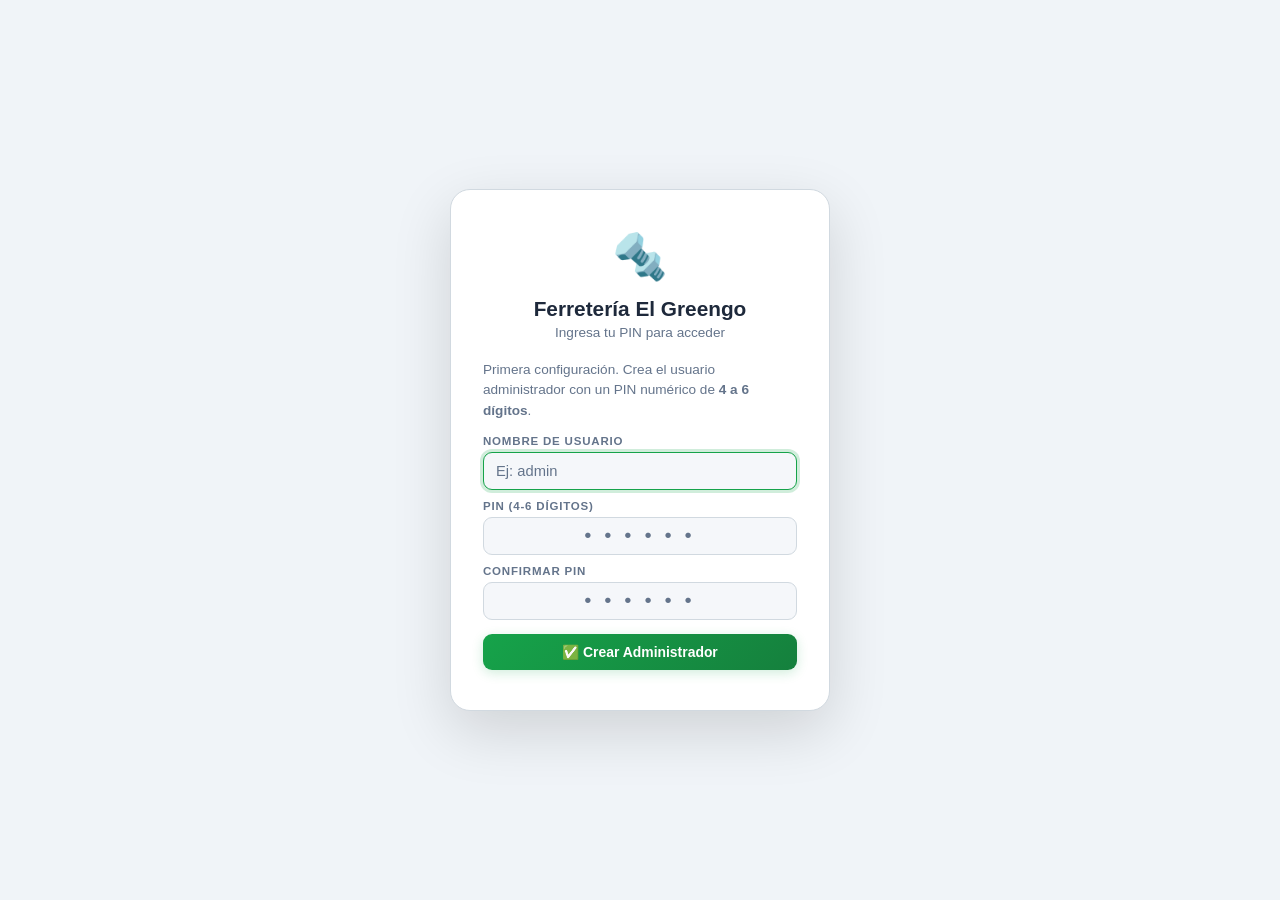
==== commit f462d32d: "📚 Fix R1+R2 de Auditoría #3: infraestructura/despliegue 📄 R1: README.md creado - Descripción, funcio" ====
--- a/Ferreteria/index.html
+++ b/Ferreteria/index.html
@@ -5,8 +5,6 @@
  <meta name="viewport" content="width=device-width, initial-scale=1.0" />
  <title>Ferretería El Greengo – Sistema de Gestión</title>
  <meta name="description" content="Sistema de pedidos, ventas y control de caja para Ferretería El Greengo." />
- <link rel="preconnect" href="https://fonts.googleapis.com" />
- <link href="https://fonts.googleapis.com/css2?family=Inter:wght@300;400;500;600;700;800&display=swap" rel="stylesheet" />
  <link rel="stylesheet" href="css/global.css" />
 </head>
 <body>
@@ -191,6 +189,8 @@
  <div class="sidebar-nav">
  <button class="side-nav-btn active" id="side-nav-caja" onclick="sidebarSeccion('caja')">💰 Caja</button>
  <button class="side-nav-btn" id="side-nav-libreta" onclick="sidebarSeccion('libreta')">📒 Libreta Deuda</button>
+ <button class="side-nav-btn" id="side-nav-audit" onclick="sidebarSeccion('audit')">📋 Auditoría</button>
+ <button class="side-nav-btn" id="side-nav-datos" onclick="sidebarSeccion('datos')">💾 Datos</button>
  </div>
  <div class="sidebar-body">
 
@@ -304,6 +304,48 @@
    <div id="libreta-empty" class="empty" style="display:none"><div class="empty-icon">📒</div><p>No hay clientes con deuda registrada. Las ventas con medio "Libreta Deuda" aparecerán aquí.</p></div>
   </div>
  </div>
+
+ <!-- ════ SECCIÓN AUDITORÍA ════ -->
+ <div id="sidebar-seccion-audit" class="side-seccion" style="display:none">
+  <div class="card">
+   <p class="section-title">📋 Registro de Auditoría</p>
+   <p style="font-size:.75rem;color:var(--muted);margin-bottom:12px;line-height:1.5">Acciones sensibles registradas con usuario, fecha y detalle.</p>
+   <div id="audit-lista"></div>
+   <div id="audit-empty" class="empty" style="display:none"><div class="empty-icon">📋</div><p>No hay registros de auditoría todavía.</p></div>
+  </div>
+ </div>
+
+ <!-- ════ SECCIÓN DATOS ════ -->
+ <div id="sidebar-seccion-datos" class="side-seccion" style="display:none">
+  <div class="card">
+   <p class="section-title">💾 Exportar / Importar Datos</p>
+   <p style="font-size:.75rem;color:var(--muted);margin-bottom:12px;line-height:1.5">Respalda o restaura todos los datos del sistema (catálogo, ventas, caja, usuarios, auditoría).</p>
+   <div class="sidebar-form">
+    <button class="btn btn-blue" onclick="exportarDatos()" style="width:100%">📤 Exportar Todo (JSON)</button>
+    <div style="border-top:1px solid var(--border);margin:6px 0"></div>
+    <label style="font-size:.72rem;font-weight:700;color:var(--muted);text-transform:uppercase;letter-spacing:.8px">Importar datos</label>
+    <input id="import-archivo" type="file" accept=".json" style="font-size:.82rem" onchange="importarDatos(event)"/>
+    <div id="import-result" class="login-error" style="display:none"></div>
+   </div>
+  </div>
+
+  <!-- Configuración: Correo destino pedidos -->
+  <div class="card" style="margin-top:14px">
+   <p class="section-title">📧 Correo Destino (Pedidos)</p>
+   <p style="font-size:.75rem;color:var(--muted);margin-bottom:12px;line-height:1.5">Correo donde se envían los pedidos con el botón "✉️ Enviar por Mail".</p>
+   <div class="sidebar-form">
+    <div class="field">
+     <label for="config-mail-input">Correo destinatario</label>
+     <input id="config-mail-input" type="email" placeholder="pedidos@ferreteria.cl" autocomplete="off"/>
+    </div>
+    <button class="btn btn-blue" onclick="configGuardarMail()" style="width:100%">💾 Guardar Correo</button>
+   </div>
+  </div>
+
+  <!-- Cerrar Sesión -->
+  <div style="margin-top:18px;padding-top:16px;border-top:1px solid var(--border)">
+   <button class="btn btn-outline" onclick="loginCerrarSesion()" style="width:100%;color:var(--red);border-color:var(--red)">🚪 Cerrar Sesión</button>
+  </div>
 
  </div><!-- /sidebar-body -->
  </div>
--- a/Ferreteria/css/global.css
+++ b/Ferreteria/css/global.css
@@ -25,7 +25,7 @@
  --shadow: 0 4px 20px rgba(0,0,0,.10);
 }
 
-body { font-family:'Inter',sans-serif; background:var(--bg); color:var(--text); min-height:100vh; }
+body { font-family:-apple-system,BlinkMacSystemFont,'Segoe UI',Roboto,'Helvetica Neue',Arial,sans-serif; background:var(--bg); color:var(--text); min-height:100vh; }
 
 body::before {
  content:''; position:fixed; top:-200px; left:50%; transform:translateX(-50%);
@@ -52,7 +52,7 @@
 .btn-sidebar-close:hover { background:rgba(220,38,38,.1); color:var(--red); border-color:var(--red); }
 .sidebar-body { padding:20px; flex:1; overflow-y:auto; }
 .sidebar-nav { display:flex; gap:4px; padding:12px 16px 0; background:var(--surface); border-bottom:1px solid var(--border); flex-shrink:0; }
-.side-nav-btn { flex:1; padding:8px 10px; border:none; border-radius:8px 8px 0 0; font-family:'Inter',sans-serif; font-size:.78rem; font-weight:700; cursor:pointer; color:var(--muted); background:transparent; transition:background .15s,color .15s; }
+.side-nav-btn { flex:1; padding:8px 10px; border:none; border-radius:8px 8px 0 0; font-family:-apple-system,BlinkMacSystemFont,'Segoe UI',Roboto,'Helvetica Neue',Arial,sans-serif; font-size:.78rem; font-weight:700; cursor:pointer; color:var(--muted); background:transparent; transition:background .15s,color .15s; }
 .side-nav-btn:hover { background:var(--surface2); color:var(--text); }
 .side-nav-btn.active { background:var(--surface2); color:var(--text); border-bottom:2px solid var(--accent); }
 .side-seccion { display:block; }
@@ -68,7 +68,7 @@
 
 /* ─── Tabs ─── */
 .tabs { display:flex; gap:5px; background:var(--surface); border:1px solid var(--border); border-radius:12px; padding:5px; margin-bottom:26px; box-shadow:var(--shadow); flex-wrap:wrap; }
-.tab-btn { flex:1; padding:9px 12px; border:none; border-radius:8px; font-family:'Inter',sans-serif; font-size:.84rem; font-weight:600; cursor:pointer; color:var(--muted); background:transparent; transition:background .2s,color .2s,box-shadow .2s; white-space:nowrap; min-width:90px; }
+.tab-btn { flex:1; padding:9px 12px; border:none; border-radius:8px; font-family:-apple-system,BlinkMacSystemFont,'Segoe UI',Roboto,'Helvetica Neue',Arial,sans-serif; font-size:.84rem; font-weight:600; cursor:pointer; color:var(--muted); background:transparent; transition:background .2s,color .2s,box-shadow .2s; white-space:nowrap; min-width:90px; }
 .tab-btn:hover { background:var(--surface2); color:var(--text); }
 .tab-btn.active { background:linear-gradient(135deg,var(--accent),var(--accent2)); color:#fff; box-shadow:0 2px 10px var(--accent-glow); }
 .tab-btn.active.blue { background:linear-gradient(135deg,var(--blue),var(--blue2)); color:#fff; box-shadow:0 2px 10px rgba(37,99,235,.25); }
@@ -91,13 +91,13 @@
 
 .field { display:flex; flex-direction:column; gap:5px; }
 .field label { font-size:.72rem; font-weight:700; color:var(--muted); text-transform:uppercase; letter-spacing:.8px; }
-.field input,.field select { background:var(--surface2); border:1.5px solid var(--border); border-radius:9px; color:var(--text); font-family:'Inter',sans-serif; font-size:.92rem; padding:10px 12px; outline:none; transition:border-color .2s,box-shadow .2s; width:100%; }
+.field input,.field select { background:var(--surface2); border:1.5px solid var(--border); border-radius:9px; color:var(--text); font-family:-apple-system,BlinkMacSystemFont,'Segoe UI',Roboto,'Helvetica Neue',Arial,sans-serif; font-size:.92rem; padding:10px 12px; outline:none; transition:border-color .2s,box-shadow .2s; width:100%; }
 .field input::placeholder { color:var(--muted); }
 .field input:focus,.field select:focus { border-color:var(--accent); box-shadow:0 0 0 3px var(--accent-glow); }
 .field select option { background:var(--surface); color:var(--text); }
 
 /* ─── Buttons ─── */
-.btn { border:none; border-radius:9px; font-family:'Inter',sans-serif; font-size:.87rem; font-weight:700; padding:10px 18px; cursor:pointer; transition:transform .15s,box-shadow .15s,opacity .2s; white-space:nowrap; }
+.btn { border:none; border-radius:9px; font-family:-apple-system,BlinkMacSystemFont,'Segoe UI',Roboto,'Helvetica Neue',Arial,sans-serif; font-size:.87rem; font-weight:700; padding:10px 18px; cursor:pointer; transition:transform .15s,box-shadow .15s,opacity .2s; white-space:nowrap; }
 .btn:hover { transform:translateY(-1px); }
 .btn:active { transform:translateY(0); }
 .btn-green { background:linear-gradient(135deg,var(--accent),var(--accent2)); color:#fff; box-shadow:0 3px 12px var(--accent-glow); }
@@ -127,7 +127,7 @@
 
 /* ─── Search ─── */
 .search-wrap { position:relative; margin-bottom:13px; }
-.search-wrap input { width:100%; background:var(--surface2); border:1.5px solid var(--border); border-radius:9px; color:var(--text); font-family:'Inter',sans-serif; font-size:.9rem; padding:9px 12px 9px 38px; outline:none; transition:border-color .2s,box-shadow .2s; }
+.search-wrap input { width:100%; background:var(--surface2); border:1.5px solid var(--border); border-radius:9px; color:var(--text); font-family:-apple-system,BlinkMacSystemFont,'Segoe UI',Roboto,'Helvetica Neue',Arial,sans-serif; font-size:.9rem; padding:9px 12px 9px 38px; outline:none; transition:border-color .2s,box-shadow .2s; }
 .search-wrap input::placeholder { color:var(--muted); }
 .search-wrap input:focus { border-color:var(--accent); box-shadow:0 0 0 3px var(--accent-glow); }
 .search-icon { position:absolute; left:12px; top:50%; transform:translateY(-50%); color:var(--muted); pointer-events:none; }
@@ -203,7 +203,7 @@
 .cart-footer { padding:14px 18px; border-top:1px solid var(--border); }
 .discount-row { display:flex; align-items:center; gap:9px; margin-bottom:12px; }
 .discount-row label { font-size:.76rem; font-weight:700; color:var(--muted); text-transform:uppercase; letter-spacing:.7px; white-space:nowrap; }
-.discount-row input { flex:1; background:var(--surface2); border:1.5px solid var(--border); border-radius:8px; color:var(--text); font-family:'Inter',sans-serif; font-size:.87rem; padding:7px 10px; outline:none; transition:border-color .2s; }
+.discount-row input { flex:1; background:var(--surface2); border:1.5px solid var(--border); border-radius:8px; color:var(--text); font-family:-apple-system,BlinkMacSystemFont,'Segoe UI',Roboto,'Helvetica Neue',Arial,sans-serif; font-size:.87rem; padding:7px 10px; outline:none; transition:border-color .2s; }
 .discount-row input:focus { border-color:var(--accent); }
 .total-row { display:flex; justify-content:space-between; align-items:baseline; margin-bottom:13px; }
 .total-label { font-size:.8rem; color:var(--muted); font-weight:600; }
@@ -283,6 +283,14 @@
 .libreta-total { font-size:.9rem; font-weight:800; color:var(--accent); }
 .libreta-sub { font-size:.72rem; color:var(--muted); }
 
+/* ─── Auditoría (sidebar) ─── */
+.audit-entry { background:var(--surface2); border:1px solid var(--border); border-radius:9px; padding:10px 12px; margin-bottom:7px; font-size:.78rem; }
+.audit-head { display:flex; justify-content:space-between; align-items:center; margin-bottom:4px; gap:6px; }
+.audit-accion { font-size:.65rem; padding:2px 7px; }
+.audit-ts { font-size:.65rem; color:var(--muted); white-space:nowrap; }
+.audit-user { font-size:.7rem; color:var(--muted); margin-bottom:2px; }
+.audit-detalle { font-size:.74rem; color:var(--text); font-weight:500; }
+
 /* Cierre panel */
 .cierre-panel {
  background:linear-gradient(135deg,#f0fdf4,#dcfce7);
@@ -306,7 +314,7 @@
 #pago-modal.open { display:flex; }
 .pago-total-row { display:flex; justify-content:space-between; align-items:baseline; background:var(--surface2); border:1.5px solid var(--border); border-radius:10px; padding:12px 16px; margin-bottom:14px; }
 .pago-grid { display:grid; grid-template-columns:repeat(auto-fit,minmax(110px,1fr)); gap:9px; }
-.pago-option { display:flex; flex-direction:column; align-items:center; gap:6px; padding:14px 8px; background:var(--surface2); border:2px solid var(--border); border-radius:12px; cursor:pointer; font-family:'Inter',sans-serif; font-size:.78rem; font-weight:700; color:var(--text); transition:border-color .15s,background .15s,transform .1s; }
+.pago-option { display:flex; flex-direction:column; align-items:center; gap:6px; padding:14px 8px; background:var(--surface2); border:2px solid var(--border); border-radius:12px; cursor:pointer; font-family:-apple-system,BlinkMacSystemFont,'Segoe UI',Roboto,'Helvetica Neue',Arial,sans-serif; font-size:.78rem; font-weight:700; color:var(--text); transition:border-color .15s,background .15s,transform .1s; }
 .pago-option:hover { border-color:var(--accent); background:rgba(22,163,74,.06); }
 .pago-option.active { border-color:var(--accent); background:rgba(22,163,74,.1); box-shadow:0 0 0 3px var(--accent-glow); }
 .pago-option span { font-size:.72rem; font-weight:700; }
@@ -343,7 +351,7 @@
 .modal-box p { font-size:.87rem; color:var(--muted); line-height:1.6; margin-bottom:14px; }
 .modal-box .highlight { background:#f0fdf4; border:1.5px solid #bbf7d0; border-radius:9px; padding:10px 14px; font-size:.82rem; color:#15803d; font-weight:600; margin-bottom:16px; text-align:left; }
 .modal-box .highlight span { display:block; margin-bottom:4px; }
-.modal-close { background:var(--accent); color:#fff; border:none; border-radius:9px; font-family:'Inter',sans-serif; font-size:.88rem; font-weight:700; padding:10px 24px; cursor:pointer; transition:opacity .2s; }
+.modal-close { background:var(--accent); color:#fff; border:none; border-radius:9px; font-family:-apple-system,BlinkMacSystemFont,'Segoe UI',Roboto,'Helvetica Neue',Arial,sans-serif; font-size:.88rem; font-weight:700; padding:10px 24px; cursor:pointer; transition:opacity .2s; }
 .modal-close:hover { opacity:.85; }
 
 /* ─── Edit Modal ─── */
@@ -358,17 +366,17 @@
 .scan-row input { flex:1; min-width:150px; }
 .scan-row:focus-within { border-color:var(--accent); box-shadow:0 0 0 3px var(--accent-glow); }
 .scan-icon { font-size:1.05rem; color:var(--muted); }
-.scan-row input { flex:1; background:transparent; border:none; outline:none; font-family:'Inter',sans-serif; font-size:.9rem; color:var(--text); padding:9px 0; }
+.scan-row input { flex:1; background:transparent; border:none; outline:none; font-family:-apple-system,BlinkMacSystemFont,'Segoe UI',Roboto,'Helvetica Neue',Arial,sans-serif; font-size:.9rem; color:var(--text); padding:9px 0; }
 .scan-row input::placeholder { color:var(--muted); }
 
 /* ─── Pagination ─── */
 .pagination { display:flex; align-items:center; justify-content:center; gap:12px; padding:14px 0 4px; }
-.page-btn { background:var(--surface); border:1.5px solid var(--border); border-radius:8px; font-family:'Inter',sans-serif; font-size:.82rem; font-weight:600; padding:8px 16px; cursor:pointer; color:var(--text); transition:background .15s,border-color .15s,opacity .2s; }
+.page-btn { background:var(--surface); border:1.5px solid var(--border); border-radius:8px; font-family:-apple-system,BlinkMacSystemFont,'Segoe UI',Roboto,'Helvetica Neue',Arial,sans-serif; font-size:.82rem; font-weight:600; padding:8px 16px; cursor:pointer; color:var(--text); transition:background .15s,border-color .15s,opacity .2s; }
 .page-btn:hover:not(:disabled) { border-color:var(--accent); background:rgba(22,163,74,.06); }
 .page-btn:disabled { opacity:.35; cursor:not-allowed; }
 .page-info { font-size:.8rem; color:var(--muted); font-weight:600; white-space:nowrap; }
 .page-size-select { display:flex; align-items:center; gap:6px; margin-left:auto; font-size:.78rem; color:var(--muted); }
-.page-size-select select { background:var(--surface2); border:1.5px solid var(--border); border-radius:6px; font-family:'Inter',sans-serif; font-size:.78rem; padding:4px 6px; color:var(--text); outline:none; cursor:pointer; }
+.page-size-select select { background:var(--surface2); border:1.5px solid var(--border); border-radius:6px; font-family:-apple-system,BlinkMacSystemFont,'Segoe UI',Roboto,'Helvetica Neue',Arial,sans-serif; font-size:.78rem; padding:4px 6px; color:var(--text); outline:none; cursor:pointer; }
 
 /* ─── Print ─── */
 @media print {
